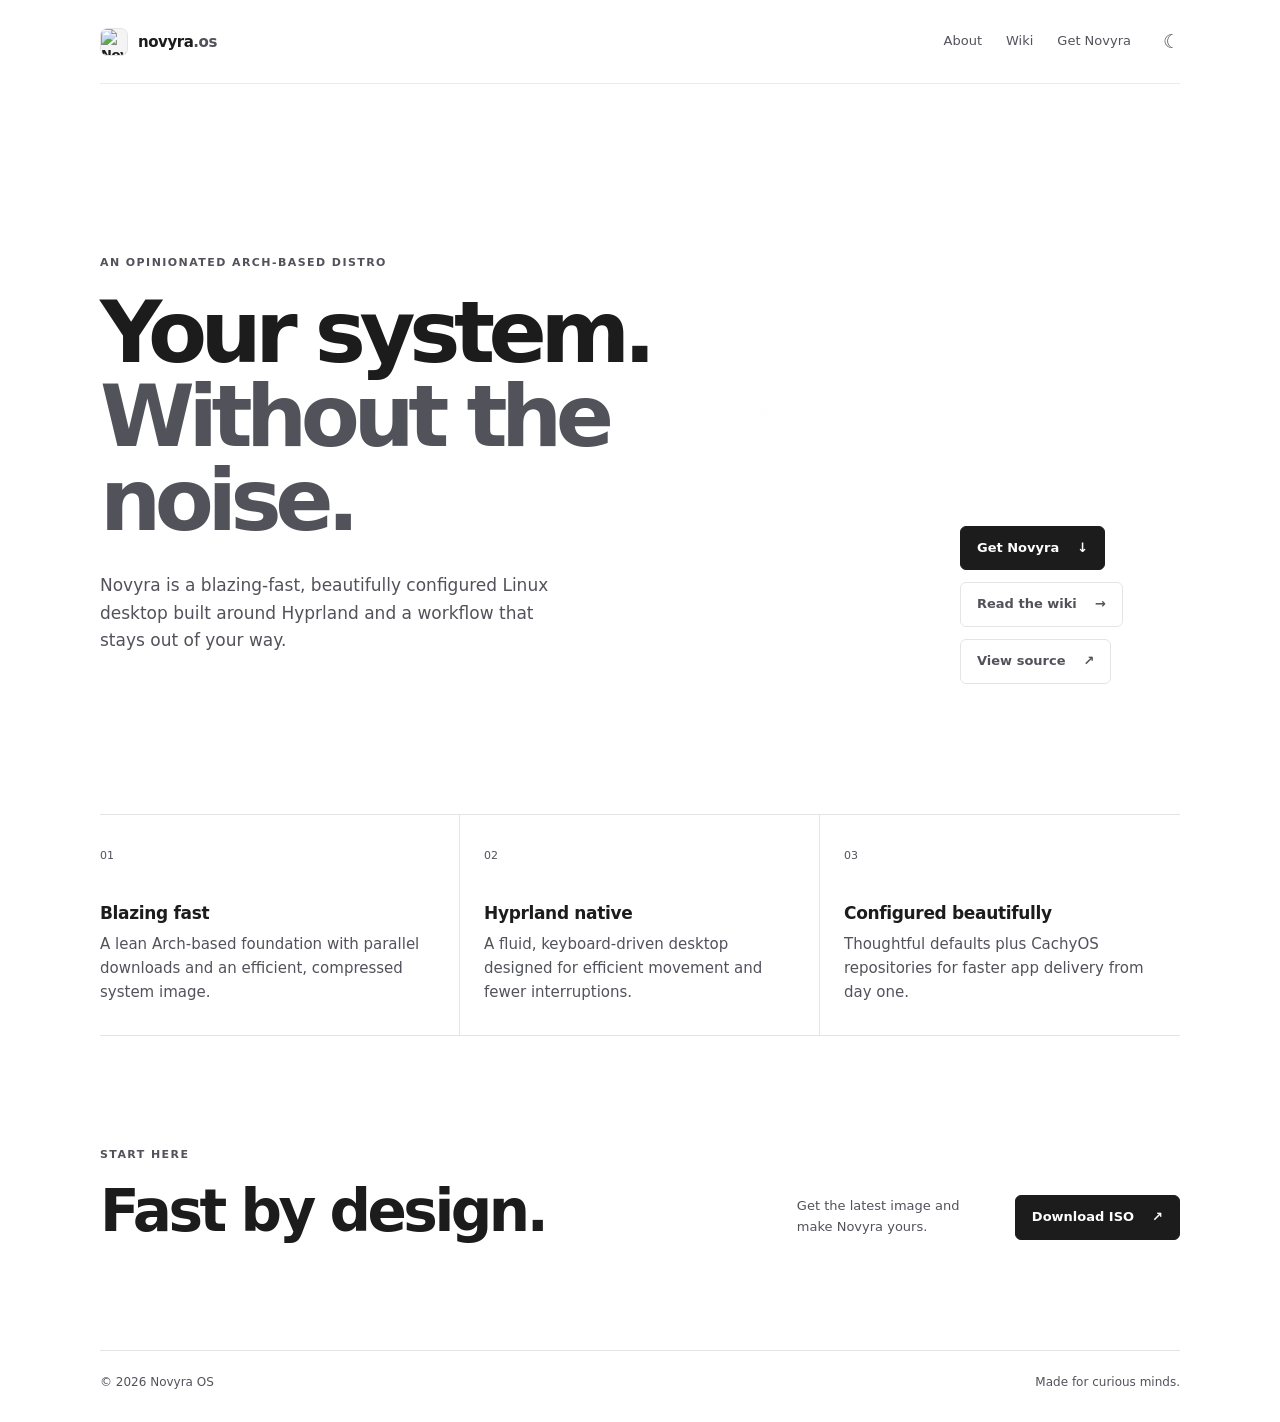
==== docs/index.html @ eda6849e "make website, wiki" ====
<!doctype html>
<html lang="en">
<head>
  <meta charset="utf-8">
  <meta name="viewport" content="width=device-width, initial-scale=1">
  <meta name="description" content="Novyra OS — a blazing-fast, beautifully configured Arch-based desktop built around Hyprland.">
  <title>Novyra OS</title>
  <link rel="stylesheet" href="styles.css">
  <link rel="icon" href="primary-dark-logo.ico" media="(prefers-color-scheme: dark)">
  <link rel="icon" href="primary-light-logo.ico" media="(prefers-color-scheme: light)">
  <script src="script.js" defer></script>
</head>
<body>
  <header class="site-header">
    <a class="brand" href="#top" aria-label="Novyra OS home">
      <picture class="brand-logo">
        <source media="(prefers-color-scheme: light)" srcset="primary-light-logo.svg">
        <img src="primary-dark-logo.svg" alt="Novyra OS logo" onerror="this.hidden=true; this.nextElementSibling.hidden=false">
        <span hidden aria-hidden="true">N</span>
      </picture>
      <span>novyra<span class="muted">.os</span></span>
    </a>
    <nav aria-label="Primary navigation">
      <a href="#about">About</a>
      <a href="wiki/index.html">Wiki</a>
      <a href="#get">Get Novyra</a>
      <button class="theme-toggle" type="button" aria-label="Switch to light theme">☼</button>
    </nav>
  </header>

  <main id="top">
    <section class="hero" aria-labelledby="hero-title">
      <div class="hero-copy">
        <p class="eyebrow">An opinionated Arch-based distro</p>
        <h1 id="hero-title">Your system.<br><span>Without the noise.</span></h1>
        <p class="intro">Novyra is a blazing-fast, beautifully configured Linux desktop built around Hyprland and a workflow that stays out of your way.</p>
      </div>

      <div class="actions">
        <a class="button button-primary" href="#get">Get Novyra <span>↓</span></a>
        <a class="button button-quiet" href="wiki/index.html">Read the wiki <span>→</span></a>
        <a class="button button-quiet" href="https://github.com/CStaks/novyra" target="_blank" rel="noreferrer">View source <span>↗</span></a>
      </div>
    </section>

    <section class="feature-grid" id="about" aria-label="Novyra features">
      <article class="feature-card"><span class="feature-number">01</span><h2>Blazing fast</h2><p>A lean Arch-based foundation with parallel downloads and an efficient, compressed system image.</p></article>
      <article class="feature-card"><span class="feature-number">02</span><h2>Hyprland native</h2><p>A fluid, keyboard-driven desktop designed for efficient movement and fewer interruptions.</p></article>
      <article class="feature-card"><span class="feature-number">03</span><h2>Configured beautifully</h2><p>Thoughtful defaults plus CachyOS repositories for faster app delivery from day one.</p></article>
    </section>

    <section class="download" id="get" aria-labelledby="download-title">
      <div><p class="eyebrow">Start here</p><h2 id="download-title">Fast by design.</h2></div>
      <div class="download-side"><p>Get the latest image and make Novyra yours.</p><a class="button button-primary" href="https://github.com/CStaks/novyra" target="_blank" rel="noreferrer">Download ISO <span>↗</span></a></div>
    </section>
  </main>

  <footer><span>© 2026 Novyra OS</span><span>Made for curious minds.</span></footer>
</body>
</html>
---- docs/styles.css ----
:root {
  color-scheme: dark;
  --bg: #1c1c1c;
  --surface: #2a2a2a;
  --text: #fff;
  --muted: #a1a1aa;
  --border: #3f3f46;
  --accent: #fff;
}

:root.light { color-scheme: light; --bg: #fff; --surface: #f4f4f5; --text: #1c1c1c; --muted: #52525b; --border: #e4e4e7; --accent: #1c1c1c; }

* { box-sizing: border-box; }
html { scroll-behavior: smooth; }
body { margin: 0; background: var(--bg); color: var(--text); font: 15px/1.6 Inter, ui-sans-serif, system-ui, -apple-system, BlinkMacSystemFont, "Segoe UI", sans-serif; transition: background .35s ease, color .35s ease; }
body::before { content: ""; position: fixed; inset: 0; pointer-events: none; background: radial-gradient(circle at 50% -10%, rgba(255,255,255,.06), transparent 34rem); opacity: .8; }
:focus-visible { outline: 2px solid var(--text); outline-offset: 4px; }
a { color: inherit; text-decoration: none; }
.site-header, main, footer { width: min(1080px, calc(100% - 48px)); margin: auto; }
.site-header { position: sticky; top: 0; z-index: 2; display: flex; align-items: center; justify-content: space-between; height: 84px; border-bottom: 1px solid color-mix(in srgb, var(--border) 72%, transparent); background: color-mix(in srgb, var(--bg) 78%, transparent); backdrop-filter: blur(18px) saturate(130%); }
.brand { display: inline-flex; align-items: center; gap: 10px; font-weight: 700; letter-spacing: -.03em; }
.brand-logo { display: grid; place-items: center; width: 28px; height: 28px; overflow: hidden; border: 1px solid var(--border); border-radius: 7px; background: var(--surface); color: var(--text); font-size: 13px; font-weight: 750; transition: transform .35s cubic-bezier(.2,.8,.2,1), background .35s ease; }
.brand-logo img { display: block; width: 100%; height: 100%; object-fit: contain; }
.brand-logo span { line-height: 1; }
.muted, .eyebrow, .feature-number, footer { color: var(--muted); }
nav { display: flex; align-items: center; gap: 24px; color: var(--muted); font-size: 13px; }
nav a { transition: color .2s ease; }
@media (max-width: 640px) { nav a[href="wiki/index.html"] { display: inline; } }
nav a:hover { color: var(--text); }
.brand:hover .brand-logo { transform: rotate(-8deg) scale(1.06); }
.theme-toggle { border: 0; background: transparent; color: var(--muted); cursor: pointer; font-size: 19px; padding: 2px 0 2px 8px; transition: color .2s ease, transform .35s cubic-bezier(.2,.8,.2,1); }
.theme-toggle:hover { color: var(--text); transform: rotate(18deg) scale(1.08); }
.theme-toggle:active { transform: scale(.9); }
.hero { display: grid; grid-template-columns: minmax(0, 1fr) 220px; align-items: end; gap: 56px; padding: clamp(90px, 16vw, 170px) 0 130px; animation: rise .7s cubic-bezier(.2,.8,.2,1) both; }
.hero-copy { max-width: 720px; }
.system-card { display: grid; gap: 0; align-self: end; border: 1px solid var(--border); border-radius: 10px; background: color-mix(in srgb, var(--surface) 72%, transparent); box-shadow: 0 18px 50px rgba(0,0,0,.12); backdrop-filter: blur(16px); overflow: hidden; }
.system-card div { display: flex; justify-content: space-between; gap: 14px; padding: 13px 14px; border-bottom: 1px solid var(--border); font-size: 11px; }
.system-card div:last-child { border-bottom: 0; }
.system-card span { color: var(--muted); }
.system-card strong { font-size: 11px; font-weight: 650; }
.eyebrow { margin: 0 0 18px; font-size: 11px; font-weight: 700; letter-spacing: .13em; text-transform: uppercase; }
h1 { margin: 0; font-size: clamp(48px, 8vw, 86px); line-height: .98; letter-spacing: -.075em; }
h1 span { color: var(--muted); }
.intro { max-width: 470px; margin: 30px 0; color: var(--muted); font-size: 17px; }
.actions { display: flex; gap: 12px; flex-wrap: wrap; }
.button { display: inline-flex; align-items: center; gap: 18px; padding: 11px 16px; border: 1px solid var(--border); border-radius: 6px; font-size: 13px; font-weight: 650; transition: transform .25s cubic-bezier(.2,.8,.2,1), opacity .2s, background .35s ease; }
.button span { transition: transform .25s cubic-bezier(.2,.8,.2,1); }
.button:hover span { transform: translate(2px, -2px); }
.button:active { transform: scale(.97); }
.button:hover { transform: translateY(-2px); }
.button-primary { background: var(--accent); border-color: var(--accent); color: var(--bg); }
.button-quiet { color: var(--muted); }
.feature-grid { display: grid; grid-template-columns: repeat(3, 1fr); border-top: 1px solid var(--border); border-bottom: 1px solid var(--border); }
.feature-card { min-height: 220px; padding: 27px 24px 24px 0; border-right: 1px solid var(--border); transition: transform .35s cubic-bezier(.2,.8,.2,1); }
.feature-card:hover { transform: translateY(-4px); }
.feature-card + .feature-card { padding-left: 24px; }
.feature-card:last-child { border-right: 0; }
.feature-number { font-size: 11px; }
.feature-card h2 { margin: 34px 0 5px; font-size: 17px; letter-spacing: -.02em; }
.feature-card p, .download-side p { margin: 0; color: var(--muted); }
.download { display: flex; justify-content: space-between; align-items: end; gap: 24px; padding: 110px 0; }
.download h2 { margin: 0; font-size: clamp(34px, 5vw, 58px); line-height: 1; letter-spacing: -.06em; }
.download-side { display: flex; align-items: center; gap: 28px; }
.download-side p { max-width: 190px; font-size: 13px; }
footer { display: flex; justify-content: space-between; padding: 22px 0 30px; border-top: 1px solid var(--border); font-size: 12px; }
@keyframes rise { from { opacity: 0; transform: translateY(14px); } to { opacity: 1; transform: translateY(0); } }
@media (prefers-reduced-motion: reduce) { *, *::before, *::after { scroll-behavior: auto !important; animation-duration: .01ms !important; transition-duration: .01ms !important; } }
@media (prefers-reduced-transparency: reduce) { .site-header { background: var(--bg); backdrop-filter: none; } }
@media (max-width: 760px) { .hero { grid-template-columns: 1fr; gap: 40px; } .system-card { width: min(100%, 340px); } }
@media (max-width: 640px) { .site-header, main, footer { width: min(100% - 32px, 1080px); } nav a { display: none; } nav a[href="wiki/index.html"] { display: inline; } .hero { padding: 90px 0 90px; } .feature-grid { grid-template-columns: 1fr; } .feature-card, .feature-card + .feature-card { min-height: auto; padding: 22px 0; border-right: 0; border-bottom: 1px solid var(--border); } .feature-card:last-child { border-bottom: 0; } .feature-card h2 { margin-top: 20px; } .download, .download-side, footer { align-items: start; flex-direction: column; } .download { padding: 80px 0; } .download-side { gap: 20px; } }
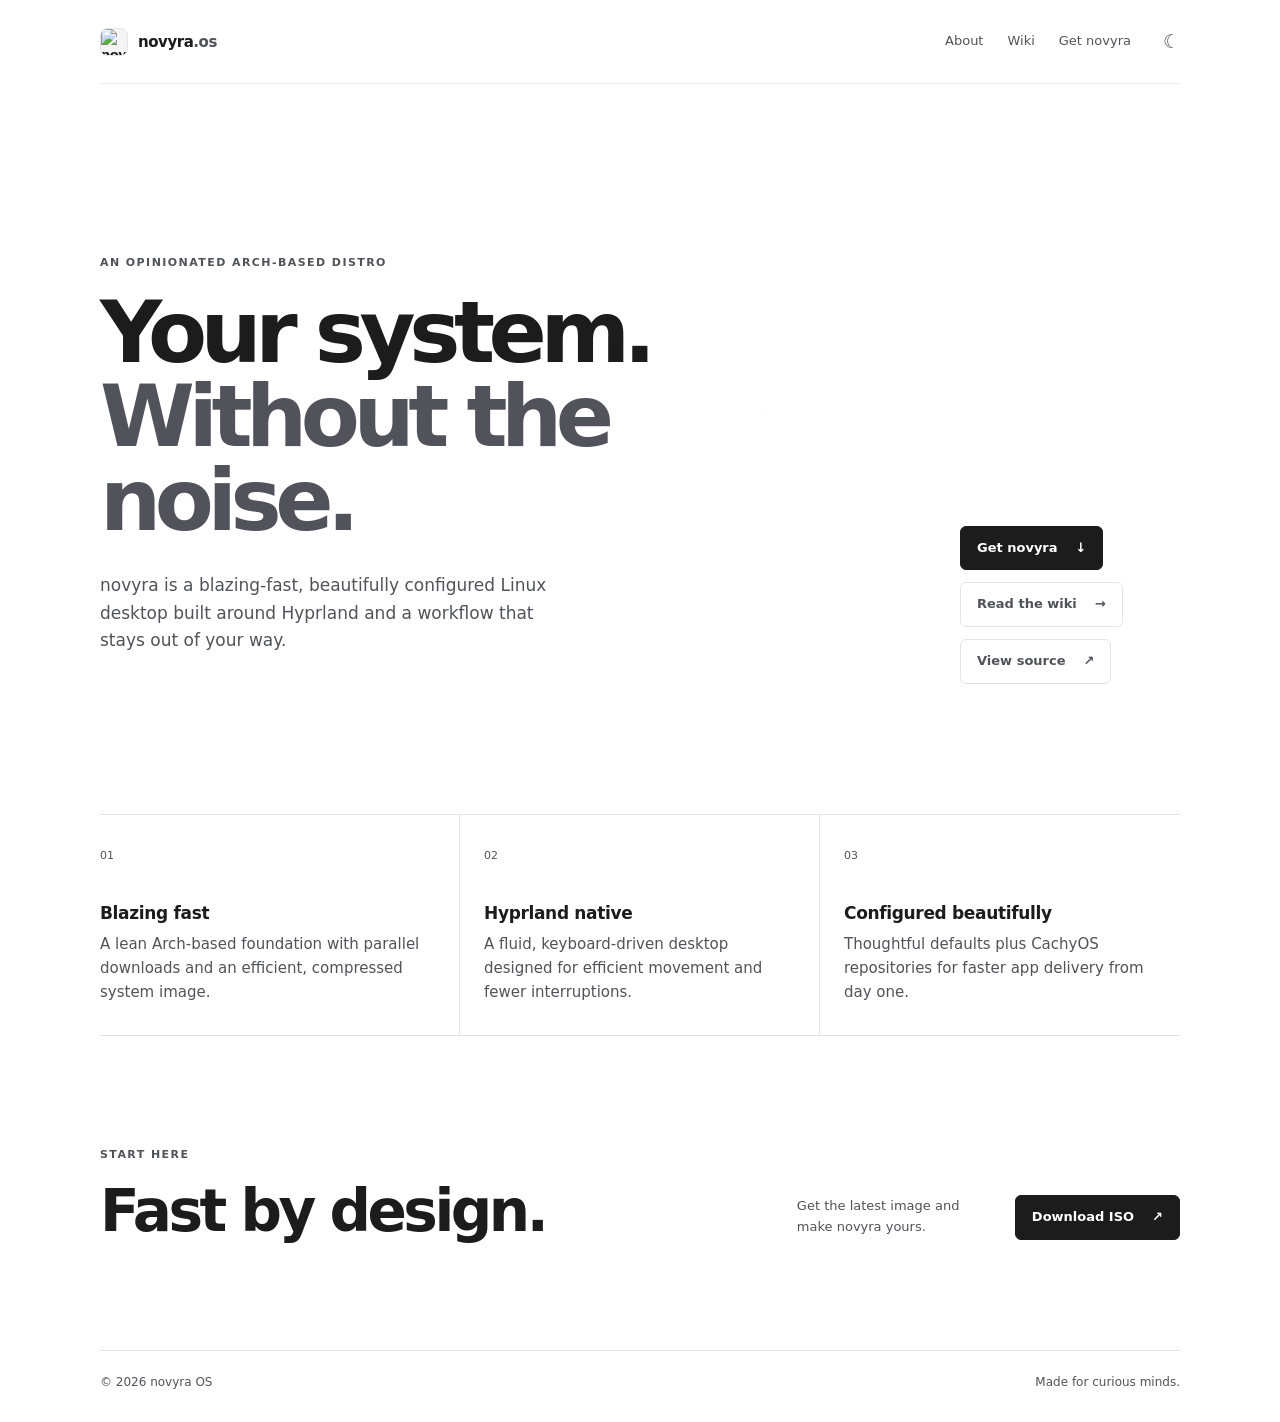
==== commit 2551c45d: "Update 'Novyra' to 'novyra' for consistency" ====
--- a/docs/index.html
+++ b/docs/index.html
@@ -3,8 +3,8 @@
 <head>
   <meta charset="utf-8">
   <meta name="viewport" content="width=device-width, initial-scale=1">
-  <meta name="description" content="Novyra OS — a blazing-fast, beautifully configured Arch-based desktop built around Hyprland.">
-  <title>Novyra OS</title>
+  <meta name="description" content="novyra OS — a blazing-fast, beautifully configured Arch-based desktop built around Hyprland.">
+  <title>novyra OS</title>
   <link rel="stylesheet" href="styles.css">
   <link rel="icon" href="primary-dark-logo.ico" media="(prefers-color-scheme: dark)">
   <link rel="icon" href="primary-light-logo.ico" media="(prefers-color-scheme: light)">
@@ -12,10 +12,10 @@
 </head>
 <body>
   <header class="site-header">
-    <a class="brand" href="#top" aria-label="Novyra OS home">
+    <a class="brand" href="#top" aria-label="novyra OS home">
       <picture class="brand-logo">
         <source media="(prefers-color-scheme: light)" srcset="primary-light-logo.svg">
-        <img src="primary-dark-logo.svg" alt="Novyra OS logo" onerror="this.hidden=true; this.nextElementSibling.hidden=false">
+        <img src="primary-dark-logo.svg" alt="novyra OS logo" onerror="this.hidden=true; this.nextElementSibling.hidden=false">
         <span hidden aria-hidden="true">N</span>
       </picture>
       <span>novyra<span class="muted">.os</span></span>
@@ -23,7 +23,7 @@
     <nav aria-label="Primary navigation">
       <a href="#about">About</a>
       <a href="wiki/index.html">Wiki</a>
-      <a href="#get">Get Novyra</a>
+      <a href="#get">Get novyra</a>
       <button class="theme-toggle" type="button" aria-label="Switch to light theme">☼</button>
     </nav>
   </header>
@@ -33,17 +33,17 @@
       <div class="hero-copy">
         <p class="eyebrow">An opinionated Arch-based distro</p>
         <h1 id="hero-title">Your system.<br><span>Without the noise.</span></h1>
-        <p class="intro">Novyra is a blazing-fast, beautifully configured Linux desktop built around Hyprland and a workflow that stays out of your way.</p>
+        <p class="intro">novyra is a blazing-fast, beautifully configured Linux desktop built around Hyprland and a workflow that stays out of your way.</p>
       </div>
 
       <div class="actions">
-        <a class="button button-primary" href="#get">Get Novyra <span>↓</span></a>
+        <a class="button button-primary" href="#get">Get novyra <span>↓</span></a>
         <a class="button button-quiet" href="wiki/index.html">Read the wiki <span>→</span></a>
         <a class="button button-quiet" href="https://github.com/CStaks/novyra" target="_blank" rel="noreferrer">View source <span>↗</span></a>
       </div>
     </section>
 
-    <section class="feature-grid" id="about" aria-label="Novyra features">
+    <section class="feature-grid" id="about" aria-label="novyra features">
       <article class="feature-card"><span class="feature-number">01</span><h2>Blazing fast</h2><p>A lean Arch-based foundation with parallel downloads and an efficient, compressed system image.</p></article>
       <article class="feature-card"><span class="feature-number">02</span><h2>Hyprland native</h2><p>A fluid, keyboard-driven desktop designed for efficient movement and fewer interruptions.</p></article>
       <article class="feature-card"><span class="feature-number">03</span><h2>Configured beautifully</h2><p>Thoughtful defaults plus CachyOS repositories for faster app delivery from day one.</p></article>
@@ -51,10 +51,10 @@
 
     <section class="download" id="get" aria-labelledby="download-title">
       <div><p class="eyebrow">Start here</p><h2 id="download-title">Fast by design.</h2></div>
-      <div class="download-side"><p>Get the latest image and make Novyra yours.</p><a class="button button-primary" href="https://github.com/CStaks/novyra" target="_blank" rel="noreferrer">Download ISO <span>↗</span></a></div>
+      <div class="download-side"><p>Get the latest image and make novyra yours.</p><a class="button button-primary" href="https://github.com/CStaks/novyra" target="_blank" rel="noreferrer">Download ISO <span>↗</span></a></div>
     </section>
   </main>
 
-  <footer><span>© 2026 Novyra OS</span><span>Made for curious minds.</span></footer>
+  <footer><span>© 2026 novyra OS</span><span>Made for curious minds.</span></footer>
 </body>
 </html>
